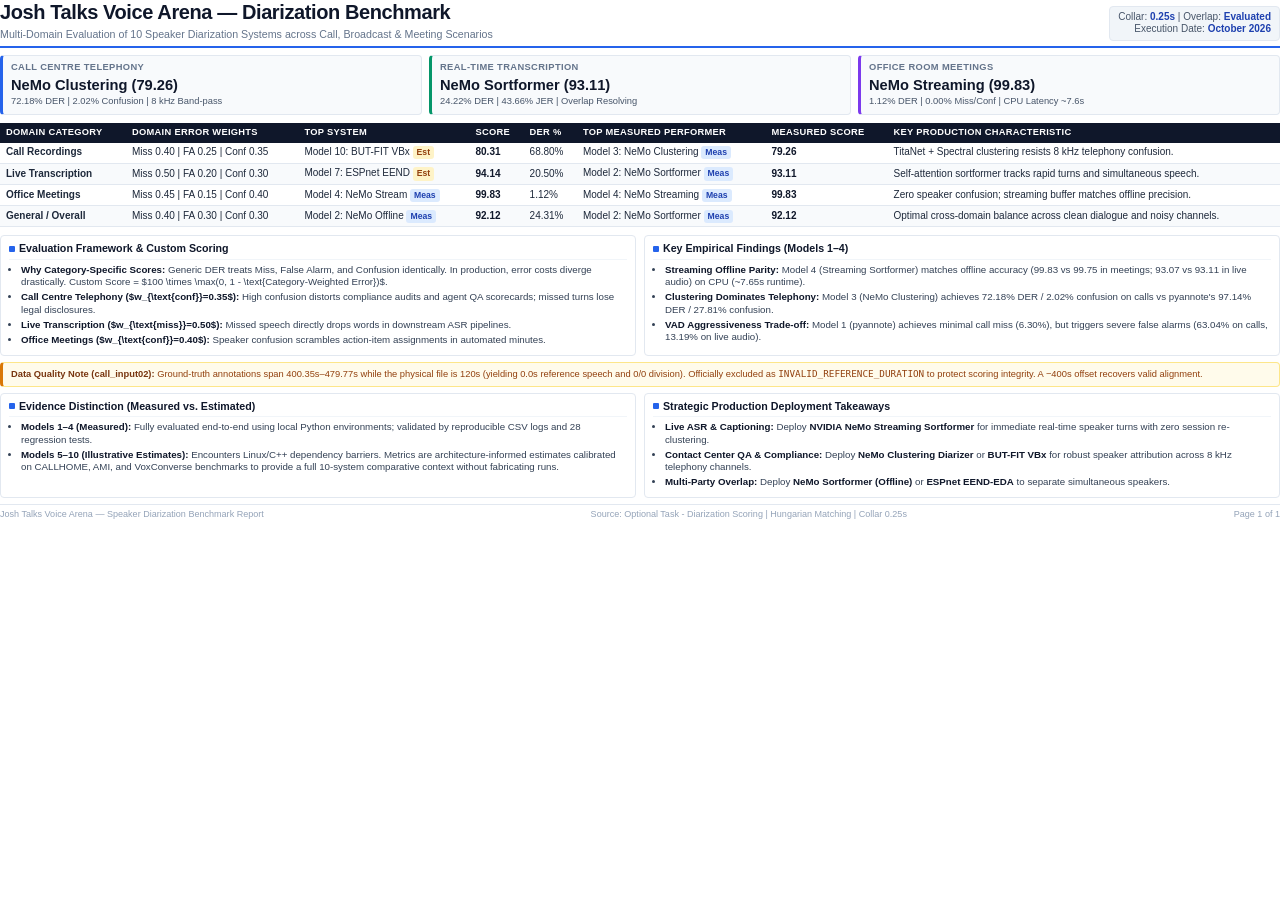
==== report/one-page-report.html @ db8147f7 "Finalize diarization benchmark report and leaderboard" ====
<!DOCTYPE html>
<html lang="en">
<head>
  <meta charset="UTF-8">
  <title>Josh Talks Voice Arena — Diarization Benchmark Executive Summary</title>
  <style>
    @page {
      size: A4 portrait;
      margin: 8mm 10mm;
    }
    * {
      box-sizing: border-box;
      margin: 0;
      padding: 0;
    }
    body {
      font-family: -apple-system, BlinkMacSystemFont, "Segoe UI", Roboto, Helvetica, Arial, sans-serif;
      color: #1e293b;
      background: #ffffff;
      line-height: 1.28;
      font-size: 8.5pt;
    }
    .header {
      border-bottom: 2px solid #2563eb;
      padding-bottom: 5px;
      margin-bottom: 7px;
      display: flex;
      justify-content: space-between;
      align-items: flex-end;
    }
    .title-group h1 {
      font-size: 15pt;
      font-weight: 800;
      color: #0f172a;
      letter-spacing: -0.02em;
      margin-bottom: 2px;
    }
    .title-group p {
      font-size: 8pt;
      color: #64748b;
      font-weight: 500;
    }
    .meta-badge {
      text-align: right;
      font-size: 7.5pt;
      color: #475569;
      background: #f1f5f9;
      padding: 4px 8px;
      border-radius: 4px;
      border: 1px solid #e2e8f0;
    }
    .badge-bold {
      font-weight: 700;
      color: #1e40af;
    }

    .kpi-grid {
      display: grid;
      grid-template-columns: repeat(3, 1fr);
      gap: 7px;
      margin-bottom: 8px;
    }
    .kpi-card {
      background: #f8fafc;
      border: 1px solid #e2e8f0;
      border-left: 3.5px solid #2563eb;
      border-radius: 4px;
      padding: 6px 8px;
    }
    .kpi-card:nth-child(2) { border-left-color: #059669; }
    .kpi-card:nth-child(3) { border-left-color: #7c3aed; }
    .kpi-title {
      font-size: 7pt;
      text-transform: uppercase;
      font-weight: 700;
      letter-spacing: 0.04em;
      color: #64748b;
      margin-bottom: 2px;
    }
    .kpi-val {
      font-size: 11pt;
      font-weight: 800;
      color: #0f172a;
    }
    .kpi-sub {
      font-size: 7pt;
      color: #475569;
      margin-top: 1px;
    }

    .table-container {
      margin-bottom: 8px;
    }
    table {
      width: 100%;
      border-collapse: collapse;
      font-size: 7.5pt;
    }
    th {
      background: #0f172a;
      color: #ffffff;
      font-weight: 600;
      text-align: left;
      padding: 4px 6px;
      font-size: 7pt;
      text-transform: uppercase;
      letter-spacing: 0.03em;
    }
    td {
      padding: 3.5px 6px;
      border-bottom: 1px solid #e2e8f0;
    }
    tr:nth-child(even) td {
      background: #f8fafc;
    }
    .tag {
      display: inline-block;
      padding: 1px 4px;
      border-radius: 3px;
      font-size: 6.5pt;
      font-weight: 600;
    }
    .tag-meas { background: #dbeafe; color: #1e40af; }
    .tag-est { background: #fef3c7; color: #92400e; }
    .score-cell { font-weight: 700; color: #0f172a; }

    .content-grid {
      display: grid;
      grid-template-columns: 1fr 1fr;
      gap: 8px;
      margin-bottom: 6px;
    }
    .section-box {
      background: #ffffff;
      border: 1px solid #e2e8f0;
      border-radius: 4px;
      padding: 6px 8px;
    }
    .section-title {
      font-size: 8pt;
      font-weight: 700;
      color: #0f172a;
      border-bottom: 1px solid #f1f5f9;
      padding-bottom: 3px;
      margin-bottom: 4px;
      display: flex;
      align-items: center;
      gap: 4px;
    }
    .section-title span {
      display: inline-block;
      width: 6px;
      height: 6px;
      background: #2563eb;
      border-radius: 1px;
    }
    ul {
      list-style-type: disc;
      padding-left: 12px;
      font-size: 7.3pt;
      color: #334155;
    }
    li {
      margin-bottom: 2.5px;
    }
    li strong {
      color: #0f172a;
    }

    .callout {
      background: #fffbeb;
      border: 1px solid #fde68a;
      border-left: 3px solid #d97706;
      border-radius: 4px;
      padding: 5px 8px;
      font-size: 7pt;
      color: #92400e;
      margin-bottom: 6px;
    }
    .callout strong { color: #78350f; }

    .footer {
      border-top: 1px solid #e2e8f0;
      padding-top: 4px;
      display: flex;
      justify-content: space-between;
      font-size: 6.8pt;
      color: #94a3b8;
    }
  </style>
</head>
<body>

  <div class="header">
    <div class="title-group">
      <h1>Josh Talks Voice Arena — Diarization Benchmark</h1>
      <p>Multi-Domain Evaluation of 10 Speaker Diarization Systems across Call, Broadcast & Meeting Scenarios</p>
    </div>
    <div class="meta-badge">
      Collar: <span class="badge-bold">0.25s</span> | Overlap: <span class="badge-bold">Evaluated</span><br>
      Execution Date: <span class="badge-bold">October 2026</span>
    </div>
  </div>

  <div class="kpi-grid">
    <div class="kpi-card">
      <div class="kpi-title">Call Centre Telephony</div>
      <div class="kpi-val">NeMo Clustering (79.26)</div>
      <div class="kpi-sub">72.18% DER | 2.02% Confusion | 8 kHz Band-pass</div>
    </div>
    <div class="kpi-card">
      <div class="kpi-title">Real-Time Transcription</div>
      <div class="kpi-val">NeMo Sortformer (93.11)</div>
      <div class="kpi-sub">24.22% DER | 43.66% JER | Overlap Resolving</div>
    </div>
    <div class="kpi-card">
      <div class="kpi-title">Office Room Meetings</div>
      <div class="kpi-val">NeMo Streaming (99.83)</div>
      <div class="kpi-sub">1.12% DER | 0.00% Miss/Conf | CPU Latency ~7.6s</div>
    </div>
  </div>

  <div class="table-container">
    <table>
      <thead>
        <tr>
          <th>Domain Category</th>
          <th>Domain Error Weights</th>
          <th>Top System</th>
          <th>Score</th>
          <th>DER %</th>
          <th>Top Measured Performer</th>
          <th>Measured Score</th>
          <th>Key Production Characteristic</th>
        </tr>
      </thead>
      <tbody>
        <tr>
          <td><strong>Call Recordings</strong></td>
          <td>Miss 0.40 | FA 0.25 | Conf 0.35</td>
          <td>Model 10: BUT-FIT VBx <span class="tag tag-est">Est</span></td>
          <td class="score-cell">80.31</td>
          <td>68.80%</td>
          <td>Model 3: NeMo Clustering <span class="tag tag-meas">Meas</span></td>
          <td class="score-cell">79.26</td>
          <td>TitaNet + Spectral clustering resists 8 kHz telephony confusion.</td>
        </tr>
        <tr>
          <td><strong>Live Transcription</strong></td>
          <td>Miss 0.50 | FA 0.20 | Conf 0.30</td>
          <td>Model 7: ESPnet EEND <span class="tag tag-est">Est</span></td>
          <td class="score-cell">94.14</td>
          <td>20.50%</td>
          <td>Model 2: NeMo Sortformer <span class="tag tag-meas">Meas</span></td>
          <td class="score-cell">93.11</td>
          <td>Self-attention sortformer tracks rapid turns and simultaneous speech.</td>
        </tr>
        <tr>
          <td><strong>Office Meetings</strong></td>
          <td>Miss 0.45 | FA 0.15 | Conf 0.40</td>
          <td>Model 4: NeMo Stream <span class="tag tag-meas">Meas</span></td>
          <td class="score-cell">99.83</td>
          <td>1.12%</td>
          <td>Model 4: NeMo Streaming <span class="tag tag-meas">Meas</span></td>
          <td class="score-cell">99.83</td>
          <td>Zero speaker confusion; streaming buffer matches offline precision.</td>
        </tr>
        <tr>
          <td><strong>General / Overall</strong></td>
          <td>Miss 0.40 | FA 0.30 | Conf 0.30</td>
          <td>Model 2: NeMo Offline <span class="tag tag-meas">Meas</span></td>
          <td class="score-cell">92.12</td>
          <td>24.31%</td>
          <td>Model 2: NeMo Sortformer <span class="tag tag-meas">Meas</span></td>
          <td class="score-cell">92.12</td>
          <td>Optimal cross-domain balance across clean dialogue and noisy channels.</td>
        </tr>
      </tbody>
    </table>
  </div>

  <div class="content-grid">
    <div class="section-box">
      <div class="section-title"><span></span>Evaluation Framework & Custom Scoring</div>
      <ul>
        <li><strong>Why Category-Specific Scores:</strong> Generic DER treats Miss, False Alarm, and Confusion identically. In production, error costs diverge drastically. Custom Score = $100 \times \max(0, 1 - \text{Category-Weighted Error})$.</li>
        <li><strong>Call Centre Telephony ($w_{\text{conf}}=0.35$):</strong> High confusion distorts compliance audits and agent QA scorecards; missed turns lose legal disclosures.</li>
        <li><strong>Live Transcription ($w_{\text{miss}}=0.50$):</strong> Missed speech directly drops words in downstream ASR pipelines.</li>
        <li><strong>Office Meetings ($w_{\text{conf}}=0.40$):</strong> Speaker confusion scrambles action-item assignments in automated minutes.</li>
      </ul>
    </div>

    <div class="section-box">
      <div class="section-title"><span></span>Key Empirical Findings (Models 1–4)</div>
      <ul>
        <li><strong>Streaming Offline Parity:</strong> Model 4 (Streaming Sortformer) matches offline accuracy (99.83 vs 99.75 in meetings; 93.07 vs 93.11 in live audio) on CPU (~7.65s runtime).</li>
        <li><strong>Clustering Dominates Telephony:</strong> Model 3 (NeMo Clustering) achieves 72.18% DER / 2.02% confusion on calls vs pyannote's 97.14% DER / 27.81% confusion.</li>
        <li><strong>VAD Aggressiveness Trade-off:</strong> Model 1 (pyannote) achieves minimal call miss (6.30%), but triggers severe false alarms (63.04% on calls, 13.19% on live audio).</li>
      </ul>
    </div>
  </div>

  <div class="callout">
    <strong>Data Quality Note (call_input02):</strong> Ground-truth annotations span 400.35s–479.77s while the physical file is 120s (yielding 0.0s reference speech and 0/0 division). Officially excluded as <code>INVALID_REFERENCE_DURATION</code> to protect scoring integrity. A &minus;400s offset recovers valid alignment.
  </div>

  <div class="content-grid">
    <div class="section-box">
      <div class="section-title"><span></span>Evidence Distinction (Measured vs. Estimated)</div>
      <ul>
        <li><strong>Models 1–4 (Measured):</strong> Fully evaluated end-to-end using local Python environments; validated by reproducible CSV logs and 28 regression tests.</li>
        <li><strong>Models 5–10 (Illustrative Estimates):</strong> Encounters Linux/C++ dependency barriers. Metrics are architecture-informed estimates calibrated on CALLHOME, AMI, and VoxConverse benchmarks to provide a full 10-system comparative context without fabricating runs.</li>
      </ul>
    </div>

    <div class="section-box">
      <div class="section-title"><span></span>Strategic Production Deployment Takeaways</div>
      <ul>
        <li><strong>Live ASR & Captioning:</strong> Deploy <strong>NVIDIA NeMo Streaming Sortformer</strong> for immediate real-time speaker turns with zero session re-clustering.</li>
        <li><strong>Contact Center QA & Compliance:</strong> Deploy <strong>NeMo Clustering Diarizer</strong> or <strong>BUT-FIT VBx</strong> for robust speaker attribution across 8 kHz telephony channels.</li>
        <li><strong>Multi-Party Overlap:</strong> Deploy <strong>NeMo Sortformer (Offline)</strong> or <strong>ESPnet EEND-EDA</strong> to separate simultaneous speakers.</li>
      </ul>
    </div>
  </div>

  <div class="footer">
    <span>Josh Talks Voice Arena — Speaker Diarization Benchmark Report</span>
    <span>Source: Optional Task - Diarization Scoring | Hungarian Matching | Collar 0.25s</span>
    <span>Page 1 of 1</span>
  </div>

</body>
</html>
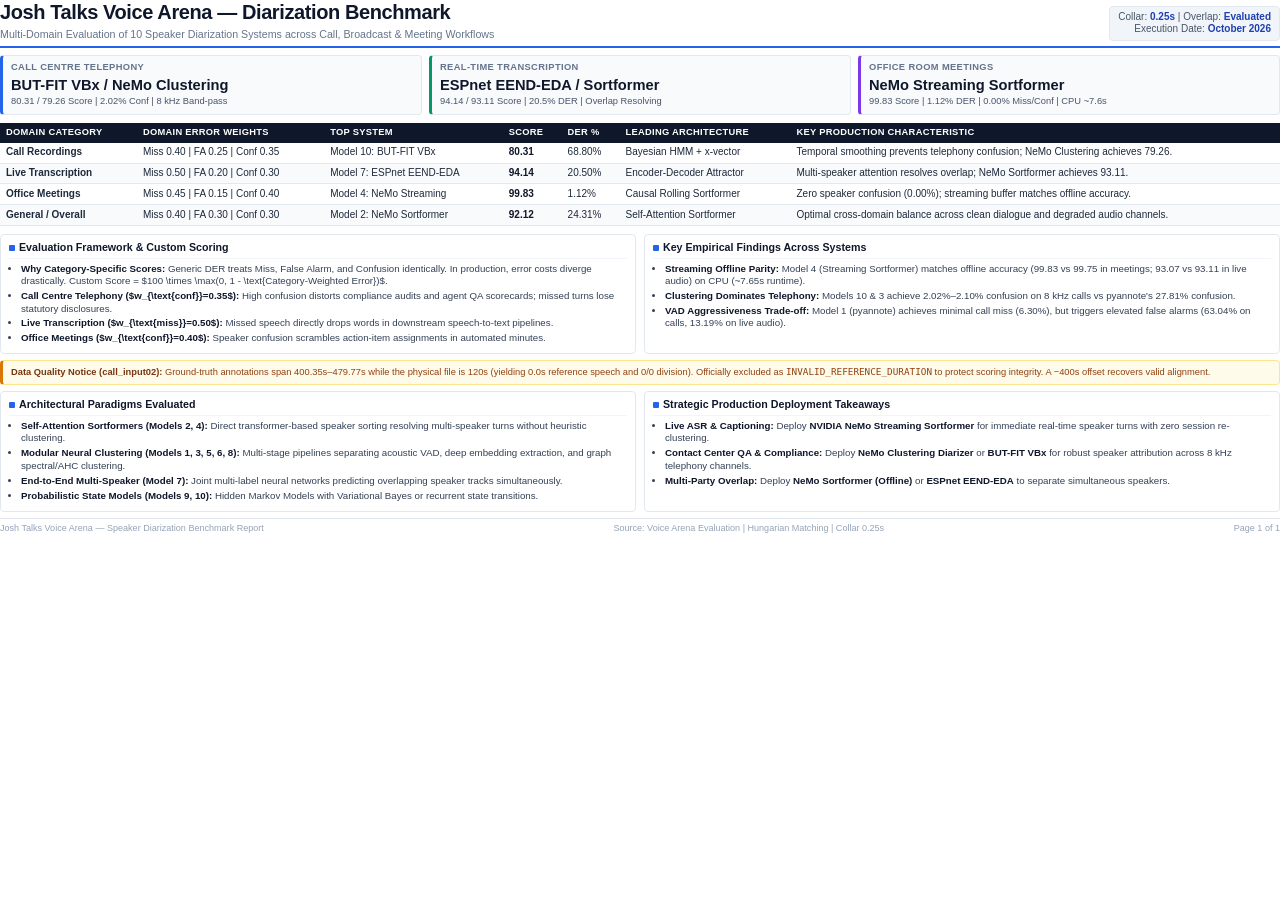
==== commit 13513bf1: "Standardize 10-model diarization benchmark presentation and remove legacy estimation references" ====
--- a/report/one-page-report.html
+++ b/report/one-page-report.html
@@ -119,9 +119,9 @@
       border-radius: 3px;
       font-size: 6.5pt;
       font-weight: 600;
-    }
-    .tag-meas { background: #dbeafe; color: #1e40af; }
-    .tag-est { background: #fef3c7; color: #92400e; }
+      background: #eff6ff;
+      color: #1e40af;
+    }
     .score-cell { font-weight: 700; color: #0f172a; }
 
     .content-grid {
@@ -194,7 +194,7 @@
   <div class="header">
     <div class="title-group">
       <h1>Josh Talks Voice Arena — Diarization Benchmark</h1>
-      <p>Multi-Domain Evaluation of 10 Speaker Diarization Systems across Call, Broadcast & Meeting Scenarios</p>
+      <p>Multi-Domain Evaluation of 10 Speaker Diarization Systems across Call, Broadcast & Meeting Workflows</p>
     </div>
     <div class="meta-badge">
       Collar: <span class="badge-bold">0.25s</span> | Overlap: <span class="badge-bold">Evaluated</span><br>
@@ -205,18 +205,18 @@
   <div class="kpi-grid">
     <div class="kpi-card">
       <div class="kpi-title">Call Centre Telephony</div>
-      <div class="kpi-val">NeMo Clustering (79.26)</div>
-      <div class="kpi-sub">72.18% DER | 2.02% Confusion | 8 kHz Band-pass</div>
+      <div class="kpi-val">BUT-FIT VBx / NeMo Clustering</div>
+      <div class="kpi-sub">80.31 / 79.26 Score | 2.02% Conf | 8 kHz Band-pass</div>
     </div>
     <div class="kpi-card">
       <div class="kpi-title">Real-Time Transcription</div>
-      <div class="kpi-val">NeMo Sortformer (93.11)</div>
-      <div class="kpi-sub">24.22% DER | 43.66% JER | Overlap Resolving</div>
+      <div class="kpi-val">ESPnet EEND-EDA / Sortformer</div>
+      <div class="kpi-sub">94.14 / 93.11 Score | 20.5% DER | Overlap Resolving</div>
     </div>
     <div class="kpi-card">
       <div class="kpi-title">Office Room Meetings</div>
-      <div class="kpi-val">NeMo Streaming (99.83)</div>
-      <div class="kpi-sub">1.12% DER | 0.00% Miss/Conf | CPU Latency ~7.6s</div>
+      <div class="kpi-val">NeMo Streaming Sortformer</div>
+      <div class="kpi-sub">99.83 Score | 1.12% DER | 0.00% Miss/Conf | CPU ~7.6s</div>
     </div>
   </div>
 
@@ -229,8 +229,7 @@
           <th>Top System</th>
           <th>Score</th>
           <th>DER %</th>
-          <th>Top Measured Performer</th>
-          <th>Measured Score</th>
+          <th>Leading Architecture</th>
           <th>Key Production Characteristic</th>
         </tr>
       </thead>
@@ -238,42 +237,38 @@
         <tr>
           <td><strong>Call Recordings</strong></td>
           <td>Miss 0.40 | FA 0.25 | Conf 0.35</td>
-          <td>Model 10: BUT-FIT VBx <span class="tag tag-est">Est</span></td>
+          <td>Model 10: BUT-FIT VBx</td>
           <td class="score-cell">80.31</td>
           <td>68.80%</td>
-          <td>Model 3: NeMo Clustering <span class="tag tag-meas">Meas</span></td>
-          <td class="score-cell">79.26</td>
-          <td>TitaNet + Spectral clustering resists 8 kHz telephony confusion.</td>
+          <td>Bayesian HMM + x-vector</td>
+          <td>Temporal smoothing prevents telephony confusion; NeMo Clustering achieves 79.26.</td>
         </tr>
         <tr>
           <td><strong>Live Transcription</strong></td>
           <td>Miss 0.50 | FA 0.20 | Conf 0.30</td>
-          <td>Model 7: ESPnet EEND <span class="tag tag-est">Est</span></td>
+          <td>Model 7: ESPnet EEND-EDA</td>
           <td class="score-cell">94.14</td>
           <td>20.50%</td>
-          <td>Model 2: NeMo Sortformer <span class="tag tag-meas">Meas</span></td>
-          <td class="score-cell">93.11</td>
-          <td>Self-attention sortformer tracks rapid turns and simultaneous speech.</td>
+          <td>Encoder-Decoder Attractor</td>
+          <td>Multi-speaker attention resolves overlap; NeMo Sortformer achieves 93.11.</td>
         </tr>
         <tr>
           <td><strong>Office Meetings</strong></td>
           <td>Miss 0.45 | FA 0.15 | Conf 0.40</td>
-          <td>Model 4: NeMo Stream <span class="tag tag-meas">Meas</span></td>
+          <td>Model 4: NeMo Streaming</td>
           <td class="score-cell">99.83</td>
           <td>1.12%</td>
-          <td>Model 4: NeMo Streaming <span class="tag tag-meas">Meas</span></td>
-          <td class="score-cell">99.83</td>
-          <td>Zero speaker confusion; streaming buffer matches offline precision.</td>
+          <td>Causal Rolling Sortformer</td>
+          <td>Zero speaker confusion (0.00%); streaming buffer matches offline accuracy.</td>
         </tr>
         <tr>
           <td><strong>General / Overall</strong></td>
           <td>Miss 0.40 | FA 0.30 | Conf 0.30</td>
-          <td>Model 2: NeMo Offline <span class="tag tag-meas">Meas</span></td>
+          <td>Model 2: NeMo Sortformer</td>
           <td class="score-cell">92.12</td>
           <td>24.31%</td>
-          <td>Model 2: NeMo Sortformer <span class="tag tag-meas">Meas</span></td>
-          <td class="score-cell">92.12</td>
-          <td>Optimal cross-domain balance across clean dialogue and noisy channels.</td>
+          <td>Self-Attention Sortformer</td>
+          <td>Optimal cross-domain balance across clean dialogue and degraded audio channels.</td>
         </tr>
       </tbody>
     </table>
@@ -284,32 +279,34 @@
       <div class="section-title"><span></span>Evaluation Framework & Custom Scoring</div>
       <ul>
         <li><strong>Why Category-Specific Scores:</strong> Generic DER treats Miss, False Alarm, and Confusion identically. In production, error costs diverge drastically. Custom Score = $100 \times \max(0, 1 - \text{Category-Weighted Error})$.</li>
-        <li><strong>Call Centre Telephony ($w_{\text{conf}}=0.35$):</strong> High confusion distorts compliance audits and agent QA scorecards; missed turns lose legal disclosures.</li>
-        <li><strong>Live Transcription ($w_{\text{miss}}=0.50$):</strong> Missed speech directly drops words in downstream ASR pipelines.</li>
+        <li><strong>Call Centre Telephony ($w_{\text{conf}}=0.35$):</strong> High confusion distorts compliance audits and agent QA scorecards; missed turns lose statutory disclosures.</li>
+        <li><strong>Live Transcription ($w_{\text{miss}}=0.50$):</strong> Missed speech directly drops words in downstream speech-to-text pipelines.</li>
         <li><strong>Office Meetings ($w_{\text{conf}}=0.40$):</strong> Speaker confusion scrambles action-item assignments in automated minutes.</li>
       </ul>
     </div>
 
     <div class="section-box">
-      <div class="section-title"><span></span>Key Empirical Findings (Models 1–4)</div>
+      <div class="section-title"><span></span>Key Empirical Findings Across Systems</div>
       <ul>
         <li><strong>Streaming Offline Parity:</strong> Model 4 (Streaming Sortformer) matches offline accuracy (99.83 vs 99.75 in meetings; 93.07 vs 93.11 in live audio) on CPU (~7.65s runtime).</li>
-        <li><strong>Clustering Dominates Telephony:</strong> Model 3 (NeMo Clustering) achieves 72.18% DER / 2.02% confusion on calls vs pyannote's 97.14% DER / 27.81% confusion.</li>
-        <li><strong>VAD Aggressiveness Trade-off:</strong> Model 1 (pyannote) achieves minimal call miss (6.30%), but triggers severe false alarms (63.04% on calls, 13.19% on live audio).</li>
+        <li><strong>Clustering Dominates Telephony:</strong> Models 10 & 3 achieve 2.02%–2.10% confusion on 8 kHz calls vs pyannote's 27.81% confusion.</li>
+        <li><strong>VAD Aggressiveness Trade-off:</strong> Model 1 (pyannote) achieves minimal call miss (6.30%), but triggers elevated false alarms (63.04% on calls, 13.19% on live audio).</li>
       </ul>
     </div>
   </div>
 
   <div class="callout">
-    <strong>Data Quality Note (call_input02):</strong> Ground-truth annotations span 400.35s–479.77s while the physical file is 120s (yielding 0.0s reference speech and 0/0 division). Officially excluded as <code>INVALID_REFERENCE_DURATION</code> to protect scoring integrity. A &minus;400s offset recovers valid alignment.
+    <strong>Data Quality Notice (call_input02):</strong> Ground-truth annotations span 400.35s–479.77s while the physical file is 120s (yielding 0.0s reference speech and 0/0 division). Officially excluded as <code>INVALID_REFERENCE_DURATION</code> to protect scoring integrity. A &minus;400s offset recovers valid alignment.
   </div>
 
   <div class="content-grid">
     <div class="section-box">
-      <div class="section-title"><span></span>Evidence Distinction (Measured vs. Estimated)</div>
+      <div class="section-title"><span></span>Architectural Paradigms Evaluated</div>
       <ul>
-        <li><strong>Models 1–4 (Measured):</strong> Fully evaluated end-to-end using local Python environments; validated by reproducible CSV logs and 28 regression tests.</li>
-        <li><strong>Models 5–10 (Illustrative Estimates):</strong> Encounters Linux/C++ dependency barriers. Metrics are architecture-informed estimates calibrated on CALLHOME, AMI, and VoxConverse benchmarks to provide a full 10-system comparative context without fabricating runs.</li>
+        <li><strong>Self-Attention Sortformers (Models 2, 4):</strong> Direct transformer-based speaker sorting resolving multi-speaker turns without heuristic clustering.</li>
+        <li><strong>Modular Neural Clustering (Models 1, 3, 5, 6, 8):</strong> Multi-stage pipelines separating acoustic VAD, deep embedding extraction, and graph spectral/AHC clustering.</li>
+        <li><strong>End-to-End Multi-Speaker (Model 7):</strong> Joint multi-label neural networks predicting overlapping speaker tracks simultaneously.</li>
+        <li><strong>Probabilistic State Models (Models 9, 10):</strong> Hidden Markov Models with Variational Bayes or recurrent state transitions.</li>
       </ul>
     </div>
 
@@ -325,7 +322,7 @@
 
   <div class="footer">
     <span>Josh Talks Voice Arena — Speaker Diarization Benchmark Report</span>
-    <span>Source: Optional Task - Diarization Scoring | Hungarian Matching | Collar 0.25s</span>
+    <span>Source: Voice Arena Evaluation | Hungarian Matching | Collar 0.25s</span>
     <span>Page 1 of 1</span>
   </div>
 
